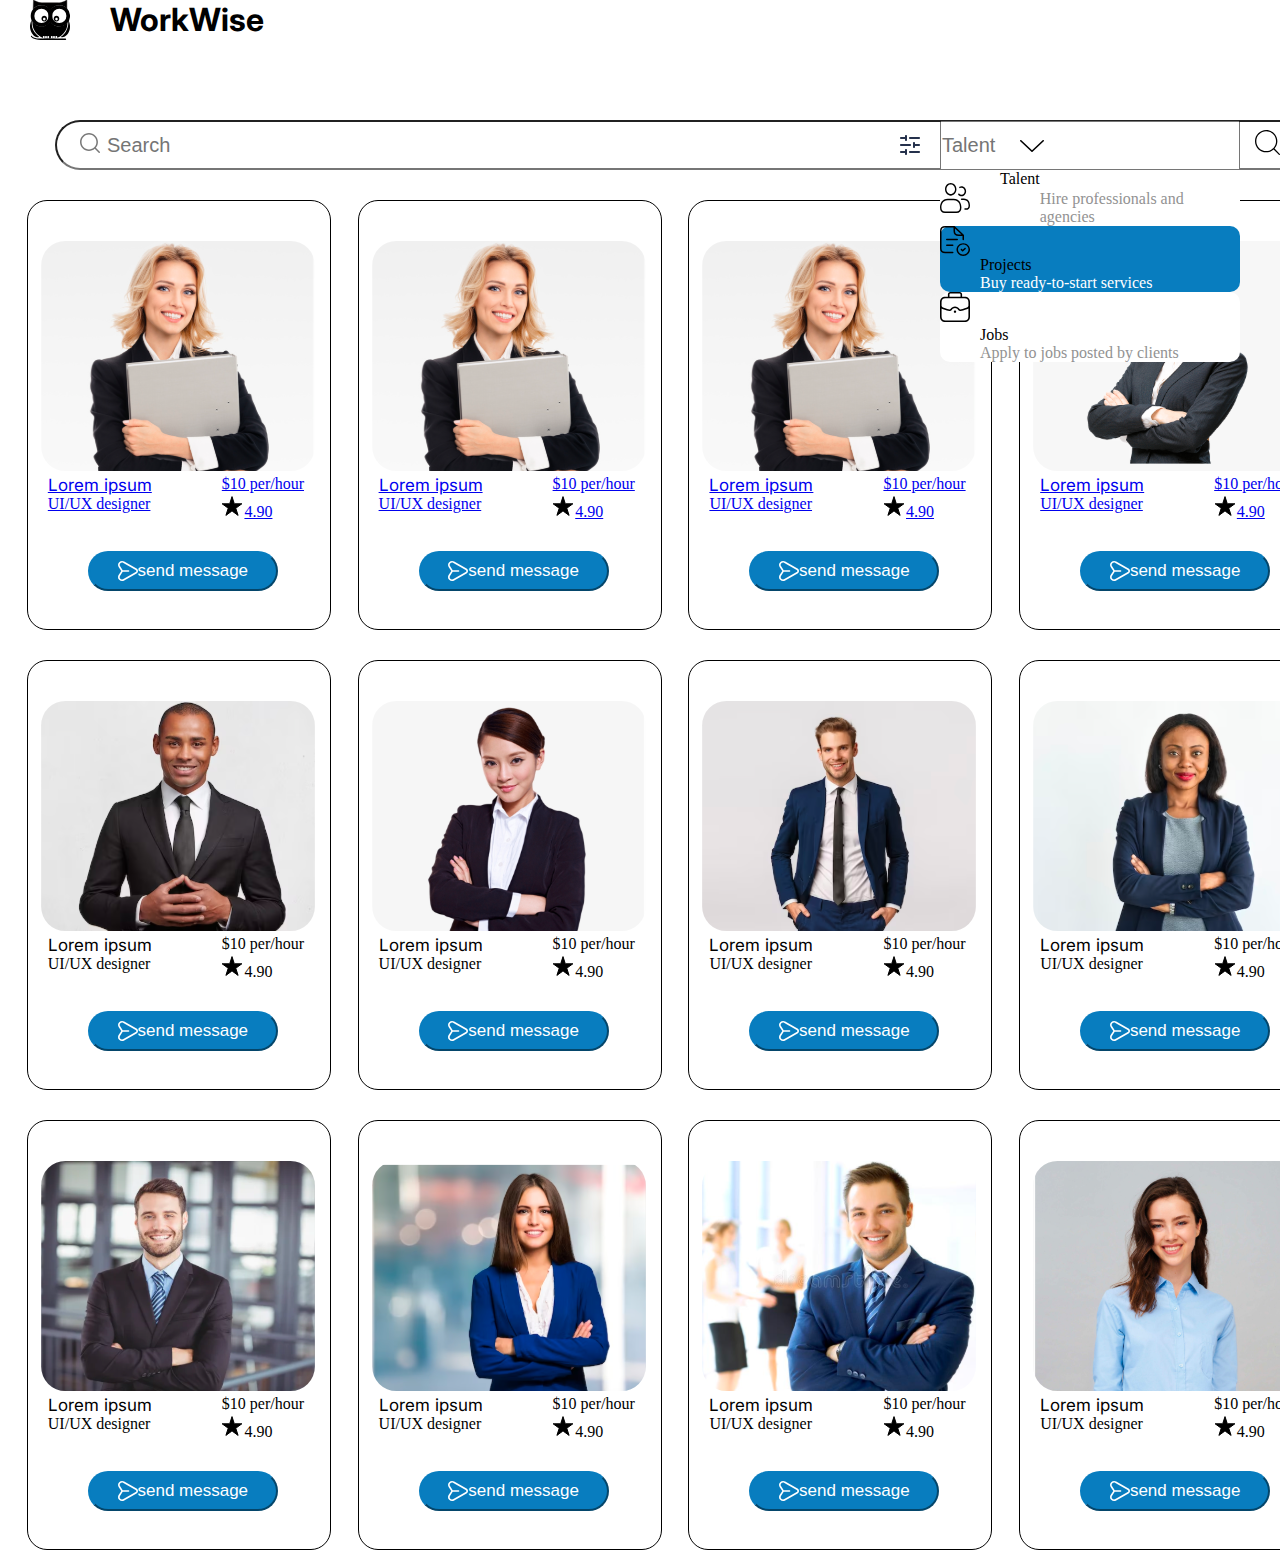
==== index.html @ ef6c3e80 "update" ====
<!DOCTYPE html>
<html lang="en">
<head>
    <meta charset="UTF-8">
    <meta http-equiv="X-UA-Compatible" content="IE=edge">
    <meta name="viewport" content="width=device-width, initial-scale=1.0">
    <link rel="preconnect" href="https://fonts.googleapis.com">
    <link rel="preconnect" href="https://fonts.gstatic.com" crossorigin>
    <link href="https://fonts.googleapis.com/css2?family=Dancing+Script&family=Fjalla+One&family=IBM+Plex+Sans:wght@500&family=Inter:wght@500;700&display=swap" rel="stylesheet">
    <link rel="stylesheet" href="style.css">
    <title>homework19</title>
</head>
<body>
    <div class="container">
        <header>
            <div class="icond_and_h1_div">
                <a>
                    <img src="owl_icon.svg" alt="owl" class="owl_icon">
                </a>
                <h1>WorkWise</h1>
            </div>
            <nav>
                <ul>
                    <div class="nav_icons">
                        <li>
                            <img src="post_icon.svg" alt="post" class="post_icon">
                        </li>
                        <li>
                            <img src="heart_icon.svg" alt="heart" class="heart_icon">
                        </li>
                        <a href="company.html">
                            <img src="user_icon.svg" alt="account" class="account_icon">
                        </a>
                    </div>
                    
                </ul>
            </nav>
        </header>
            <div>
                <img src="search_icon.svg" alt="search_icon" class="search_icon">
                <img src="filter.svg" alt="filter_icon" class="filter_icon">
                <div>
                    <div class="second_input_filter ">
                        <input type="text" name="text" placeholder="Talent" class="second_input">
                        <img src="arrows2.svg" alt="arrows2" class="arrows2">
                        <img src="search2.svg" alt="search2" class="search2">
                    </div>
                    <div class="second_input_hover">
                        <div class="info2">
                            <img src="user.svg" alt="user_icon">
                            <span class="Talent">Talent</span>
                            <span class="hire_professional">Hire professionals and agencies</span>
                        </div>
                        <div class="second_info">
                            <img src="document.svg" alt="document" class="document_icon">
                            <span class="Project">Projects</span>
                            <span class="buy_ready">Buy ready-to-start services</span>
                        </div>
                        <div class="info3">
                            <img src="job.svg" alt="job">
                            <span class="jobs">Jobs</span>
                            <span class="apply_to">Apply to jobs posted by clients</span>
                        </div>
                    </div>
                    <div>
                        <input type="Search" name="search" placeholder="Search" class="search_input">
                            <div class="search_input_hover">
                                <h4 class="filter_title">Category</h4>
                                <div class="mark_button">
                                    <div class="first_line_button">
                                        <button class="marked1_button">UI designer</button>
                                        <button class="filter_button">UX Researcher</button>
                                        <button class="filter_button">Web Developer</button>
                                        <button class="filter_button">Mobile Developer</button>
                                        <button class="filter_button">IT Manager</button>
                                        <button class="filter_button">3D Artist</button> 
                                    </div>
                                    <div class="second_line_button"> 
                                        <button class="filter_button">Project Manager</button>
                                        <button class="filter_button">Social Media Manager</button>
                                        <button class="marked_button">Graphic Designer</button>
                                        <button class="filter_button">Game Developer</button>
                                        <button class="filter_button">Data Analyst</button>  
                                    </div>  
                                </div>
                                <div>
                                    <h4 class="filter_h4">Price Range</h4>
                                    <input type="range" name="range" class="range_input">
                                </div>
                                <div>
                                    <h4 class="filter_h4">Ratings</h4>
                                    <div class="rating_stars">
                                        <img src="all.svg" alt="all">
                                        <img src="5star.svg" alt="5star">
                                        <img src="4star.svg" alt="4star">
                                        <img src="3star.svg" alt="3star">
                                        <img src="2star.svg" alt="2star">
                                    </div>
                                    <div>
                                        <h4 class="filter_h4">Location</h4>
                                        <div class="marked_city">
                                            <img src="tbilisi.svg" alt="tbilisi">
                                            <img src="kutaisi.svg" alt="kutaisi">
                                            <img src="batumi.svg" alt="batumi">
                                            <img src="rustavi.svg" alt="rustavi"> 
                                        </div>
                                        <div class="clear_all_and_filter">
                                            <span class="clear_all">Clear All</span>
                                            <img src="filter1.svg" alt="filter1" class="filter1">
                                        </div>
                                    </div>  
                                </div>
                            </div>  
                    </div>
                </div>
                
            </div>
            <div class="all_divs">

                <a  href="user_profile.html" class="bussinessman_info" >
                    <div class="bussinessman_picture_div">
                        <img src="img3.svg" alt="bussinessman" class="bussinessman_picture">
                    </div>
                    <div class="info_div">
                        <div class="info1">
                            <p class="bussinessman_name">Lorem ipsum</p>
                            <span class="per">$10 per/hour</span>
                        </div>
                        <div class="info2">
                            <p class="paragrap_style">UI/UX designer</p>
                            <span class="star"><img src="star.svg" alt="star">4.90</span>  
                        </div>
                        <button><img src="arrows.svg" alt="arrows" class="arrows">send message</button>
                    </div>
                </a>

                <a  href="user_profile.html" class="bussinessman_info" >
                    <div class="bussinessman_picture_div">
                        <img src="img3.svg" alt="bussinessman" class="bussinessman_picture">
                    </div>
                    <div class="info_div">
                        <div class="info1">
                            <p class="bussinessman_name">Lorem ipsum</p>
                            <span class="per">$10 per/hour</span>
                        </div>
                        <div class="info2">
                            <p class="paragrap_style">UI/UX designer</p>
                            <span class="star"><img src="star.svg" alt="star">4.90</span>  
                        </div>
                        <button><img src="arrows.svg" alt="arrows" class="arrows">send message</button>
                    </div>
                </a>
                
                <a  href="user_profile.html" class="bussinessman_info" >
                    <div class="bussinessman_picture_div">
                        <img src="img3.svg" alt="bussinessman" class="bussinessman_picture">
                    </div>
                    <div class="info_div">
                        <div class="info1">
                            <p class="bussinessman_name">Lorem ipsum</p>
                            <span class="per">$10 per/hour</span>
                        </div>
                        <div class="info2">
                            <p class="paragrap_style">UI/UX designer</p>
                            <span class="star"><img src="star.svg" alt="star">4.90</span>  
                        </div>
                        <button><img src="arrows.svg" alt="arrows" class="arrows">send message</button>
                    </div>
                </a>
                <a href="user_profile.html" class="bussinessman_info">
                    <div class="bussinessman_picture_div">
                        <img src="img4.svg" alt="bussinessman" class="bussinessman_picture">
                    </div>
                    <div class="info_div">
                        <div class="info1">
                            <p class="bussinessman_name">Lorem ipsum</p>
                            <span class="per">$10 per/hour</span>
                        </div>
                        <div class="info2">
                            <p class="paragrap_style">UI/UX designer</p>
                            <span class="star"><img src="star.svg" alt="star">4.90</span>  
                        </div>
                        <button><img src="arrows.svg" alt="arrows" class="arrows">send message</button>
                    </div>
                </a>
                <div class="bussinessman_info">
                    <div class="bussinessman_picture_div">
                        <img src="img5.svg" alt="bussinessman" class="bussinessman_picture">
                    </div>
                    <div class="info_div">
                        <div class="info1">
                            <p class="bussinessman_name">Lorem ipsum</p>
                            <span class="per">$10 per/hour</span>
                        </div>
                        <div class="info2">
                            <p class="paragrap_style">UI/UX designer</p>
                            <span class="star"><img src="star.svg" alt="star">4.90</span>  
                        </div>
                        <button><img src="arrows.svg" alt="arrows" class="arrows">send message</button>
                    </div>
                </div>
                <div class="bussinessman_info">
                    <div class="bussinessman_picture_div">
                        <img src="img6.svg" alt="bussinessman" class="bussinessman_picture">
                    </div>
                    <div class="info_div">
                        <div class="info1">
                            <p class="bussinessman_name">Lorem ipsum</p>
                            <span class="per">$10 per/hour</span>
                        </div>
                        <div class="info2">
                            <p class="paragrap_style">UI/UX designer</p>
                            <span class="star"><img src="star.svg" alt="star">4.90</span>  
                        </div>
                        <button><img src="arrows.svg" alt="arrows" class="arrows">send message</button>
                    </div>
                </div>
                <div class="bussinessman_info">
                    <div class="bussinessman_picture_div">
                        <img src="img7.svg" alt="bussinessman" class="bussinessman_picture">
                    </div>
                    <div class="info_div">
                        <div class="info1">
                            <p class="bussinessman_name">Lorem ipsum</p>
                            <span class="per">$10 per/hour</span>
                        </div>
                        <div class="info2">
                            <p class="paragrap_style">UI/UX designer</p>
                            <span class="star"><img src="star.svg" alt="star">4.90</span>  
                        </div>
                        <button><img src="arrows.svg" alt="arrows" class="arrows">send message</button>
                    </div>
                </div>
                <div class="bussinessman_info">
                    <div class="bussinessman_picture_div">
                        <img src="img8.svg" alt="bussinessman" class="bussinessman_picture">
                    </div>
                    <div class="info_div">
                        <div class="info1">
                            <p class="bussinessman_name">Lorem ipsum</p>
                            <span class="per">$10 per/hour</span>
                        </div>
                        <div class="info2">
                            <p class="paragrap_style">UI/UX designer</p>
                            <span class="star"><img src="star.svg" alt="star">4.90</span>  
                        </div>
                        <button><img src="arrows.svg" alt="arrows" class="arrows">send message</button>
                    </div>
                </div>
                <div class="bussinessman_info">
                    <div class="bussinessman_picture_div">
                        <img src="img9.svg" alt="bussinessman" class="bussinessman_picture">
                    </div>
                    <div class="info_div">
                        <div class="info1">
                            <p class="bussinessman_name">Lorem ipsum</p>
                            <span class="per">$10 per/hour</span>
                        </div>
                        <div class="info2">
                            <p class="paragrap_style">UI/UX designer</p>
                            <span class="star"><img src="star.svg" alt="star">4.90</span>  
                        </div>
                        <button><img src="arrows.svg" alt="arrows" class="arrows">send message</button>
                    </div>
                </div>
                <div class="bussinessman_info">
                    <div class="bussinessman_picture_div">
                        <img src="img10.svg" alt="bussinessman" class="bussinessman_picture">
                    </div>
                    <div class="info_div">
                        <div class="info1">
                            <p class="bussinessman_name">Lorem ipsum</p>
                            <span class="per">$10 per/hour</span>
                        </div>
                        <div class="info2">
                            <p class="paragrap_style">UI/UX designer</p>
                            <span class="star"><img src="star.svg" alt="star">4.90</span>  
                        </div>
                        <button><img src="arrows.svg" alt="arrows" class="arrows">send message</button>
                    </div>
                </div>
                <div class="bussinessman_info">
                    <div class="bussinessman_picture_div">
                        <img src="img11.svg" alt="bussinessman" class="bussinessman_picture">
                    </div>
                    <div class="info_div">
                        <div class="info1">
                            <p class="bussinessman_name">Lorem ipsum</p>
                            <span class="per">$10 per/hour</span>
                        </div>
                        <div class="info2">
                            <p class="paragrap_style">UI/UX designer</p>
                            <span class="star"><img src="star.svg" alt="star">4.90</span>  
                        </div>
                        <button><img src="arrows.svg" alt="arrows" class="arrows">send message</button>
                    </div>
                </div>
                <div class="bussinessman_info">
                    <div class="bussinessman_picture_div">
                        <img src="img12.svg" alt="bussinessman" class="bussinessman_picture">
                    </div>
                    <div class="info_div">
                        <div class="info1">
                            <p class="bussinessman_name">Lorem ipsum</p>
                            <span class="per">$10 per/hour</span>
                        </div>
                        <div class="info2">
                            <p class="paragrap_style">UI/UX designer</p>
                            <span class="star"><img src="star.svg" alt="star">4.90</span>  
                        </div>
                        <button><img src="arrows.svg" alt="arrows" class="arrows">send message</button>
                    </div>
                </div>
            </div>
    </div>
</body>
</html>
---- style.css ----
*{
    margin: 0;
    padding: 0;
    box-sizing: border-box;
}
body{
    display: flex;
}
.container{
    margin: 0 auto;
    max-width: 1350px;
}
.nav_icons{
    display: flex;
}
.icond_and_h1_div{
    display: flex;
}
.owl_icon{
    width: 40px;
    vertical-align: middle;
    margin-left: 30px;
}
h1{
    vertical-align: middle;
    margin-left: 40px;
    font-family: 'Inter', sans-serif;
}
ul li{
    list-style: none;
}
.post_icon{
    width: 30px;
    margin-left: 1300px;
    vertical-align: middle;
}
.heart_icon{
    width: 30px;
    vertical-align: middle;
    margin-left: 15px;
}
.account_icon{
    width: 30px;
    vertical-align: middle;
    margin-left: 15px;
}
.search_input{
    width: 1250px;
    height: 50px;
    border-radius: 30px;
    font-size: 20px;
    padding-left: 50px;
    margin-top: 50px;
    margin-left: 55px;
}
.search_input_hover{
    width: 850px;
    height: 500px;
    margin-left: 60px;
    top: 180px;
    background-color:white;
    position: absolute;
    border-radius: 20px;
    opacity: 0;
}
.search_input:hover .search_input_hover{
    opacity:1;
}
.search_icon{
    margin-left: 80px;
    margin-top: 65px;
    width: 20px;
    position: absolute;
    top: 68px;
}
.filter_icon{
    position: absolute;
    margin-top: 65px;
    margin-left: 900px;
    width: 20px;
}
.bussinessman_picture{
    width: 280px;
    height: 230px;
    border-radius: 20px;
    margin-top: 40px;
    margin-left: 10px;
}
.bussinessman_name{
    font-size: 17px;
    margin-left: 20px;
    display: flex;
    font-family: 'Inter', sans-serif;
    text-decoration: none;
}
.info1{
    display: flex;
}
.per{
    margin-left: 70px;
}
.info2{
    display: flex;
}
.paragrap_style{
    margin-left: 20px;
}
.star{
    margin-left: 70px;
}
.arrows{
    vertical-align: middle;
}
button{
    border-radius: 20px;
    width: 190px;
    height: 40px;
    background-color:#087DBF;
    margin-left: 60px;
    margin-top: 30px;
    font-size: 17px;
    color:white ;
    vertical-align: middle;
    border-color: #087DBF;
}
.link_user_page{
    width: 300px;
    height: 300px;
    position: absolute;
}
.bussinessman_info{
    width: 304px;
	height: 430px;
    border:1px solid black;
    border-radius: 20px;
    margin-top: 30px;
}
.all_divs{
    display: flex;
    flex-wrap: wrap;
    justify-content: space-evenly;
}
.filter_button{
    width:auto;
    height: 30px;
    border-radius: 10px;
    color: black;
    background-color: white;
    margin-left: 10px;
}
.marked1_button{
    width: auto;
    border-radius: 10px;
    height: 30px;
}
.marked_button{
    width: auto;
    border-radius: 10px;
    height: 30px;
    margin-right: 30px;
}
.mark_button{
    display:flex;
    flex-wrap: wrap;
    justify-content: flex-start;
}
.first_line_button{
    margin-right: 50px;
}
.second_line_button{
    margin-left: 30px;
}
.filter_title{
    font-size: 20px;
    font-family: 'Inter', sans-serif;
    padding-left: 30px;
}
.filter_h4{
    font-size: 20px;
    font-family: 'Inter', sans-serif;
    padding-left: 30px;
    padding-top: 20px;
}
.range_input{
    width: 500px;
    margin-left: 150px;
    margin-top: 20px;
}
.rating_stars{
    margin-left: 40px;
    margin-top: 20px;
}
.marked_city{
    padding-top: 20px;
    margin-left: 30px;
}
.clear_all{
    font-size: 19px;
    vertical-align: middle;
}
.filter1{
    vertical-align: middle;
}
.clear_all_and_filter{
    margin-left: 670px;
}
.second_input{
    margin-left: 940px;
    position: absolute;
    margin-top: 51px;
    height: 49px;
    width: 300px;
    font-size: 20px;
    color: black;
}
.arrows2{
    position: absolute;
    margin-left: 1020px;
    margin-top: 70px;
}
.search2{
    position: absolute;
    margin-left: 1255px;
    margin-top: 60px;
    width:25px;
}
.second_input_hover{
    width: 300px;
    height: 110px;
    top: 170px;
    background-color:white;
    position: absolute;
    margin-left: 940px;
}
.Talent{
    display: block;
    padding-left: 30px;
}
.hire_professional{
    display: block;
    padding-right:10px;
    padding-top: 20px;
    color: #929292;
}
.document_icon{
    vertical-align: middle;
}
.Project{
    display: block;
    padding-left: 40px;
}
.buy_ready{
    padding-left: 40px;
    color:white;
}
.second_info{
    background-color:#087DBF;
    border-radius: 10px;
}
.info3{
    background-color: white;
    border-radius: 10px;
}
.jobs{
    display: block;
    padding-left: 40px;
}
.apply_to{
    padding-left: 40px;
    color: #929292;
}
.bacground_img{
    width: 1400px;
    margin-top: 50px;
    position: absolute;
}
.user_picture{
    position: absolute;
    margin-top: 180px;
    margin-left: 20px;
}
.user_info{
    width: 1400px;
    height:300px;
    background-color:#EFEFEF;
    margin-top: 290px;
}
.user_name{
    padding-left: 300px;
    font-size: 30px;
    font-family: 'Inter', sans-serif;
}
.profesion{
    margin-left: 300px;
    display: flex;
    font-size:20px ;
    color: #505050;
    font-family: 'Inter', sans-serif;
    padding-top: 10px;
}
.users_city{
    display: flex;
    padding-left: 300px;
    padding-top: 20px;
    color: #505050;
    font-size: 20px;
}
.reiting{
    display: flex;
    padding-left:110px;
    color: #505050;
}
.user_star{
    margin-left: 65px;
    margin-top: 10px;
}
.skills{
    width: 90px;
    height: auto;
    color: black;
    background-color:#D9D9D9;
    border-color: #D9D9D9;
    flex-wrap: wrap;
}
.user_skils{
    margin-left: 240px;
}
.about_me{
    font-size: 30px;
    padding-left: 10px;
    font-family: 'Poppins', sans-serif;
}
.user_about{
    width: 1400px;
    height: auto;
    background-color:#EFEFEF ;
    margin-top: 40px;
}
.paragrap_style_about{
    width: 1200px;
    font-size: 20px;
    color:#505050 ;
    padding-left: 10px;
    border-radius: 10px 10px ;
}
.hat_icon{
    margin-top: 140px;
}
.hat_table{
    width: 900px;
    background-color:#EFEFEF;
    border-radius: 10px;
    margin-left: 50px;
}
td{
    padding-left: 80px;
}
.bag_table{
    width: 900px;
    background-color:#EFEFEF;
    border-radius: 10px;
    margin-left: 50px;
}
.ISpace{
    padding: 10px;
    padding-left: 70px;
}
.Developer{
    padding: 10px;
    padding-left: 50px;
}
.year{
    padding: 10px;
    padding-left: 30px;
}
.USA2GEORGIA{
    padding: 2px;
    padding-left: 40px;
}
.award_table{
    width: 900px;
    background-color:#EFEFEF;
    border-radius: 10px;
    margin-left: 50px;
    vertical-align: middle;
    display: inline-block;
}
.Name{
    padding-left: 70px;
}
.Course{
    padding-left: 60px;
}
.Date{
    padding-left: 80px;
    padding: 10px;
}
td{
    padding: 10px;
    padding-left: 80px;
}
.table_div{
    display: inline-block;
}
.award_picture{
    display: inline-block;
    margin-top: 100px;
}
.bag_icon_picture{
    display:inline-block ;
}
.second_table{
    display: inline-block;
}
.globe_table{
    width: 900px;
    background-color:#EFEFEF;
    border-radius: 10px;
    margin-left: 50px;
    vertical-align: middle;
    display: inline-block;
}
.globe_picture{
    display: inline-block;
}
.globe_div{
    display: inline-block;
}
.table_head{
    padding-left: 60px;
}
.usa_picture{
    position: absolute;
    margin-top: 180px;
    margin-left: 20px;
}
.USA2GEORGIA1{
    padding-left: 300px;
    padding-top: 10px;
    font-size: 25px;
    font-family: 'Poppins', sans-serif;
}
.Location{
    padding-left: 300px;
    display: inline-block;
    padding-top: 30px;
    color: #505050;
}
.paragrap_style_about2{
    width: 1000px;
    font-size: 18px;
    padding-left: 10px;
}
.Vacancies{
    padding-top: 30px;
    font-size: 27px;
}
.foure_box{
    width: 1300px;
    background-color:#EFEFEF;
    margin-top: 10px;
    border: 1px solid black;   
}
.table_head_company{
    background-color: #087DBF;
    color: azure;
}
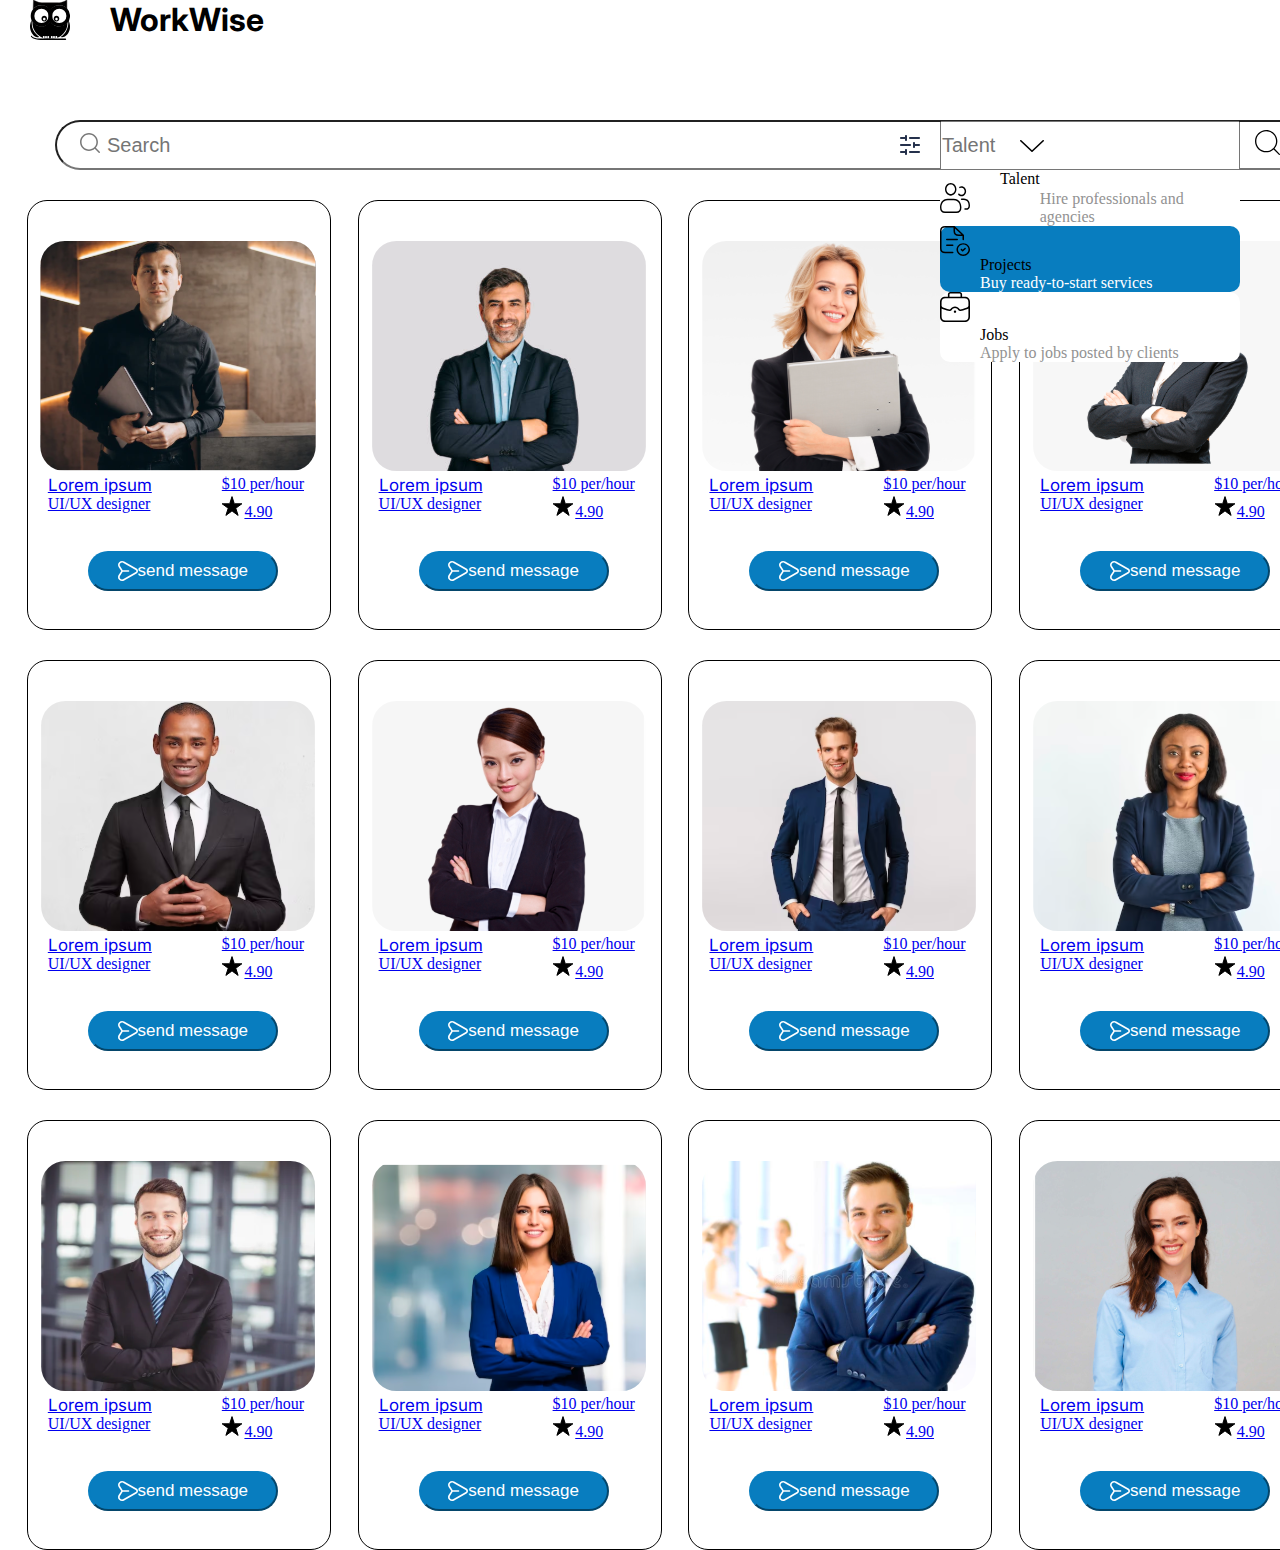
==== commit 1209a386: "update" ====
--- a/index.html
+++ b/index.html
@@ -112,11 +112,41 @@
                                 </div>
                             </div>  
                     </div>
-                </div>
-                
+                </div> 
             </div>
             <div class="all_divs">
-
+                <a href="user_profile.html" class="bussinessman_info">
+                    <div class="bussinessman_picture_div">
+                        <img src="img.svg" alt="bussinessman" class="bussinessman_picture">
+                    </div>
+                    <div class="info_div">
+                        <div class="info1">
+                            <p class="bussinessman_name">Lorem ipsum</p>
+                            <span class="per">$10 per/hour</span>
+                        </div>
+                        <div class="info2">
+                            <p class="paragrap_style">UI/UX designer</p>
+                            <span class="star"><img src="star.svg" alt="star">4.90</span>  
+                        </div>
+                        <button><img src="arrows.svg" alt="arrows" class="arrows">send message</button>
+                    </div>
+                </a>
+                <a href="user_profile.html" class="bussinessman_info">
+                    <div class="bussinessman_picture_div">
+                        <img src="img2.svg" alt="bussinessman" class="bussinessman_picture">
+                    </div>
+                    <div class="info_div">
+                        <div class="info1">
+                            <p class="bussinessman_name">Lorem ipsum</p>
+                            <span class="per">$10 per/hour</span>
+                        </div>
+                        <div class="info2">
+                            <p class="paragrap_style">UI/UX designer</p>
+                            <span class="star"><img src="star.svg" alt="star">4.90</span>  
+                        </div>
+                        <button><img src="arrows.svg" alt="arrows" class="arrows">send message</button>
+                    </div>
+                </a>
                 <a  href="user_profile.html" class="bussinessman_info" >
                     <div class="bussinessman_picture_div">
                         <img src="img3.svg" alt="bussinessman" class="bussinessman_picture">
@@ -133,40 +163,6 @@
                         <button><img src="arrows.svg" alt="arrows" class="arrows">send message</button>
                     </div>
                 </a>
-
-                <a  href="user_profile.html" class="bussinessman_info" >
-                    <div class="bussinessman_picture_div">
-                        <img src="img3.svg" alt="bussinessman" class="bussinessman_picture">
-                    </div>
-                    <div class="info_div">
-                        <div class="info1">
-                            <p class="bussinessman_name">Lorem ipsum</p>
-                            <span class="per">$10 per/hour</span>
-                        </div>
-                        <div class="info2">
-                            <p class="paragrap_style">UI/UX designer</p>
-                            <span class="star"><img src="star.svg" alt="star">4.90</span>  
-                        </div>
-                        <button><img src="arrows.svg" alt="arrows" class="arrows">send message</button>
-                    </div>
-                </a>
-                
-                <a  href="user_profile.html" class="bussinessman_info" >
-                    <div class="bussinessman_picture_div">
-                        <img src="img3.svg" alt="bussinessman" class="bussinessman_picture">
-                    </div>
-                    <div class="info_div">
-                        <div class="info1">
-                            <p class="bussinessman_name">Lorem ipsum</p>
-                            <span class="per">$10 per/hour</span>
-                        </div>
-                        <div class="info2">
-                            <p class="paragrap_style">UI/UX designer</p>
-                            <span class="star"><img src="star.svg" alt="star">4.90</span>  
-                        </div>
-                        <button><img src="arrows.svg" alt="arrows" class="arrows">send message</button>
-                    </div>
-                </a>
                 <a href="user_profile.html" class="bussinessman_info">
                     <div class="bussinessman_picture_div">
                         <img src="img4.svg" alt="bussinessman" class="bussinessman_picture">
@@ -183,7 +179,7 @@
                         <button><img src="arrows.svg" alt="arrows" class="arrows">send message</button>
                     </div>
                 </a>
-                <div class="bussinessman_info">
+                <a href="user_profile.html" class="bussinessman_info">
                     <div class="bussinessman_picture_div">
                         <img src="img5.svg" alt="bussinessman" class="bussinessman_picture">
                     </div>
@@ -198,8 +194,8 @@
                         </div>
                         <button><img src="arrows.svg" alt="arrows" class="arrows">send message</button>
                     </div>
-                </div>
-                <div class="bussinessman_info">
+                </a>
+                <a href="user_profile.html" class="bussinessman_info">
                     <div class="bussinessman_picture_div">
                         <img src="img6.svg" alt="bussinessman" class="bussinessman_picture">
                     </div>
@@ -214,8 +210,8 @@
                         </div>
                         <button><img src="arrows.svg" alt="arrows" class="arrows">send message</button>
                     </div>
-                </div>
-                <div class="bussinessman_info">
+                </a>
+                <a href="user_profile.html" class="bussinessman_info">
                     <div class="bussinessman_picture_div">
                         <img src="img7.svg" alt="bussinessman" class="bussinessman_picture">
                     </div>
@@ -230,8 +226,8 @@
                         </div>
                         <button><img src="arrows.svg" alt="arrows" class="arrows">send message</button>
                     </div>
-                </div>
-                <div class="bussinessman_info">
+                </a>
+                <a href="user_profile.html" class="bussinessman_info">
                     <div class="bussinessman_picture_div">
                         <img src="img8.svg" alt="bussinessman" class="bussinessman_picture">
                     </div>
@@ -246,8 +242,8 @@
                         </div>
                         <button><img src="arrows.svg" alt="arrows" class="arrows">send message</button>
                     </div>
-                </div>
-                <div class="bussinessman_info">
+                </a>
+                <a href="user_profile.html" class="bussinessman_info">
                     <div class="bussinessman_picture_div">
                         <img src="img9.svg" alt="bussinessman" class="bussinessman_picture">
                     </div>
@@ -262,8 +258,8 @@
                         </div>
                         <button><img src="arrows.svg" alt="arrows" class="arrows">send message</button>
                     </div>
-                </div>
-                <div class="bussinessman_info">
+                </a>
+                <a href="user_profile.html" class="bussinessman_info">
                     <div class="bussinessman_picture_div">
                         <img src="img10.svg" alt="bussinessman" class="bussinessman_picture">
                     </div>
@@ -278,8 +274,8 @@
                         </div>
                         <button><img src="arrows.svg" alt="arrows" class="arrows">send message</button>
                     </div>
-                </div>
-                <div class="bussinessman_info">
+                </a>
+                <a href="user_profile.html" class="bussinessman_info">
                     <div class="bussinessman_picture_div">
                         <img src="img11.svg" alt="bussinessman" class="bussinessman_picture">
                     </div>
@@ -294,8 +290,8 @@
                         </div>
                         <button><img src="arrows.svg" alt="arrows" class="arrows">send message</button>
                     </div>
-                </div>
-                <div class="bussinessman_info">
+                </a>
+                <a href="user_profile.html" class="bussinessman_info">
                     <div class="bussinessman_picture_div">
                         <img src="img12.svg" alt="bussinessman" class="bussinessman_picture">
                     </div>
@@ -310,7 +306,7 @@
                         </div>
                         <button><img src="arrows.svg" alt="arrows" class="arrows">send message</button>
                     </div>
-                </div>
+                </a>
             </div>
     </div>
 </body>
--- a/style.css
+++ b/style.css
@@ -464,4 +464,4 @@
 .table_head_company{
     background-color: #087DBF;
     color: azure;
-} +}  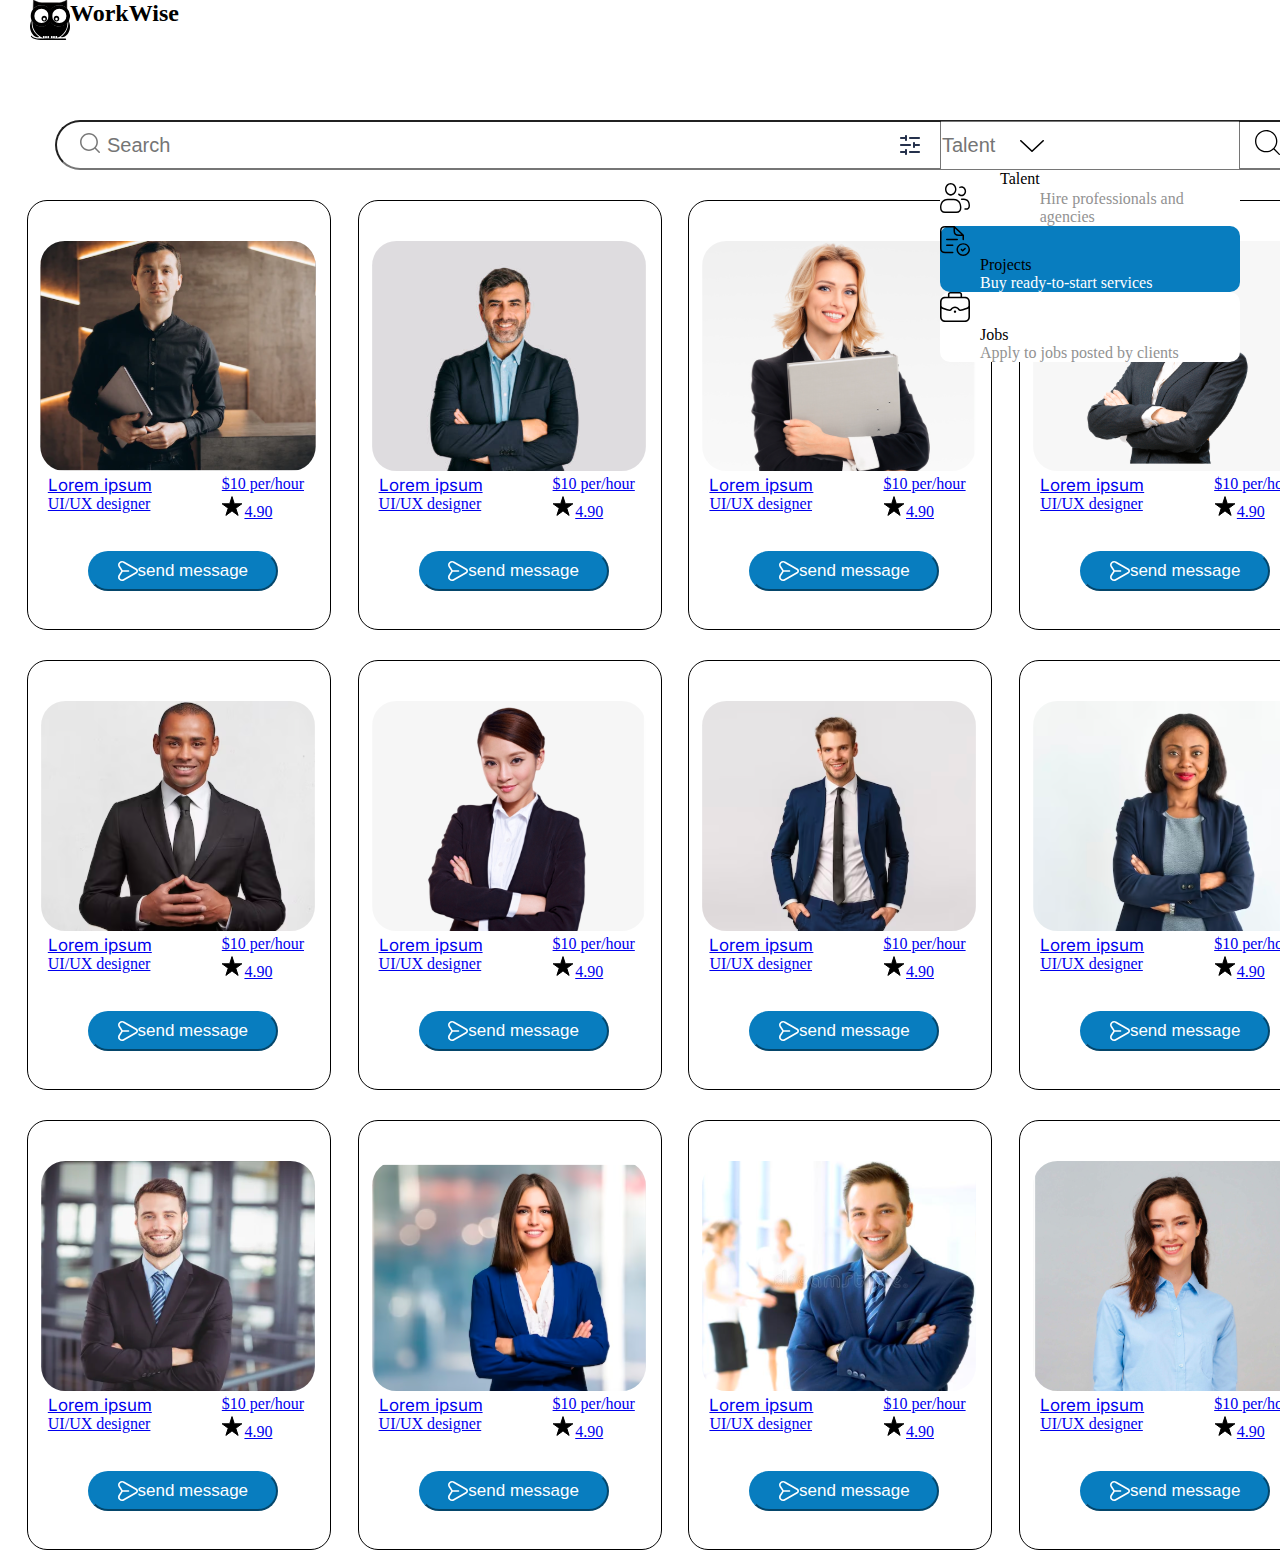
==== commit 3d9f099a: "update" ====
--- a/index.html
+++ b/index.html
@@ -17,7 +17,7 @@
                 <a>
                     <img src="owl_icon.svg" alt="owl" class="owl_icon">
                 </a>
-                <h1>WorkWise</h1>
+                <h2 class="WorkWise">WorkWise</h2>
             </div>
             <nav>
                 <ul>
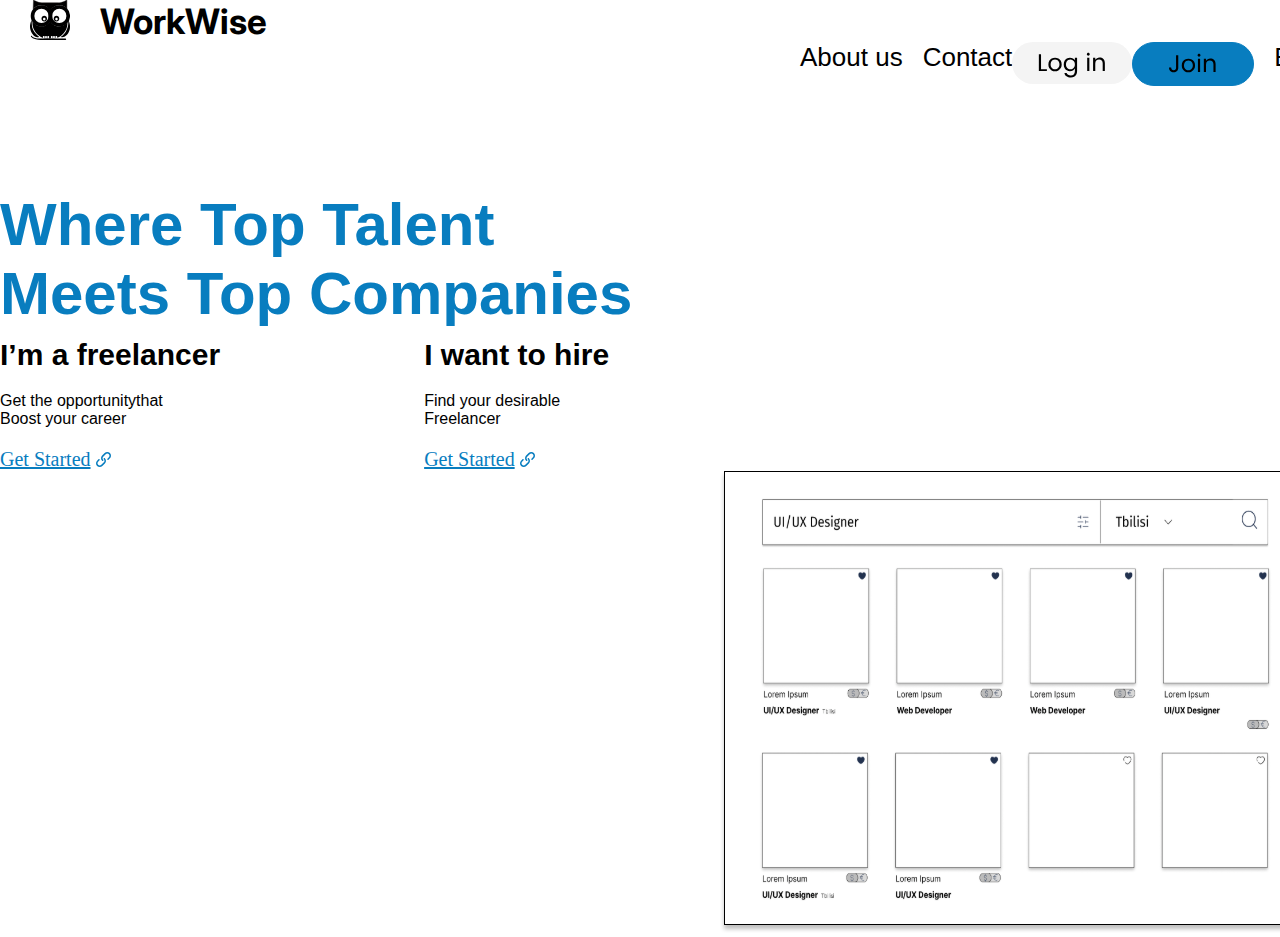
==== commit 250ef348: "update" ====
--- a/index.html
+++ b/index.html
@@ -8,7 +8,7 @@
     <link rel="preconnect" href="https://fonts.gstatic.com" crossorigin>
     <link href="https://fonts.googleapis.com/css2?family=Dancing+Script&family=Fjalla+One&family=IBM+Plex+Sans:wght@500&family=Inter:wght@500;700&display=swap" rel="stylesheet">
     <link rel="stylesheet" href="style.css">
-    <title>homework19</title>
+    <title>document</title>
 </head>
 <body>
     <div class="container">
@@ -19,295 +19,52 @@
                 </a>
                 <h2 class="WorkWise">WorkWise</h2>
             </div>
-            <nav>
-                <ul>
-                    <div class="nav_icons">
-                        <li>
-                            <img src="post_icon.svg" alt="post" class="post_icon">
-                        </li>
-                        <li>
-                            <img src="heart_icon.svg" alt="heart" class="heart_icon">
-                        </li>
-                        <a href="company.html">
-                            <img src="user_icon.svg" alt="account" class="account_icon">
-                        </a>
-                    </div>
-                    
-                </ul>
-            </nav>
+                <nav>
+                    <ul>
+                        <div class="main_page_div">
+                            <li>
+                                <a href="#" class="about_us">About us</a>
+                            </li>
+                            <li>
+                                <a href="#" class="Contact">Contact</a>
+                            </li>
+                            <li>
+                                <a href="main_page.html">
+                                    <img src="login.svg" alt="login"> 
+                                </a>
+                            </li>
+                            <li>
+                                <img src="join.svg" alt="join">
+                            </li>
+                            <li>
+                                <a href="#" class="EN">EN</a>
+                            </li>        
+                        </div>
+                    </ul>
+                </nav>
         </header>
-            <div>
-                <img src="search_icon.svg" alt="search_icon" class="search_icon">
-                <img src="filter.svg" alt="filter_icon" class="filter_icon">
-                <div>
-                    <div class="second_input_filter ">
-                        <input type="text" name="text" placeholder="Talent" class="second_input">
-                        <img src="arrows2.svg" alt="arrows2" class="arrows2">
-                        <img src="search2.svg" alt="search2" class="search2">
-                    </div>
-                    <div class="second_input_hover">
-                        <div class="info2">
-                            <img src="user.svg" alt="user_icon">
-                            <span class="Talent">Talent</span>
-                            <span class="hire_professional">Hire professionals and agencies</span>
-                        </div>
-                        <div class="second_info">
-                            <img src="document.svg" alt="document" class="document_icon">
-                            <span class="Project">Projects</span>
-                            <span class="buy_ready">Buy ready-to-start services</span>
-                        </div>
-                        <div class="info3">
-                            <img src="job.svg" alt="job">
-                            <span class="jobs">Jobs</span>
-                            <span class="apply_to">Apply to jobs posted by clients</span>
-                        </div>
-                    </div>
-                    <div>
-                        <input type="Search" name="search" placeholder="Search" class="search_input">
-                            <div class="search_input_hover">
-                                <h4 class="filter_title">Category</h4>
-                                <div class="mark_button">
-                                    <div class="first_line_button">
-                                        <button class="marked1_button">UI designer</button>
-                                        <button class="filter_button">UX Researcher</button>
-                                        <button class="filter_button">Web Developer</button>
-                                        <button class="filter_button">Mobile Developer</button>
-                                        <button class="filter_button">IT Manager</button>
-                                        <button class="filter_button">3D Artist</button> 
-                                    </div>
-                                    <div class="second_line_button"> 
-                                        <button class="filter_button">Project Manager</button>
-                                        <button class="filter_button">Social Media Manager</button>
-                                        <button class="marked_button">Graphic Designer</button>
-                                        <button class="filter_button">Game Developer</button>
-                                        <button class="filter_button">Data Analyst</button>  
-                                    </div>  
-                                </div>
-                                <div>
-                                    <h4 class="filter_h4">Price Range</h4>
-                                    <input type="range" name="range" class="range_input">
-                                </div>
-                                <div>
-                                    <h4 class="filter_h4">Ratings</h4>
-                                    <div class="rating_stars">
-                                        <img src="all.svg" alt="all">
-                                        <img src="5star.svg" alt="5star">
-                                        <img src="4star.svg" alt="4star">
-                                        <img src="3star.svg" alt="3star">
-                                        <img src="2star.svg" alt="2star">
-                                    </div>
-                                    <div>
-                                        <h4 class="filter_h4">Location</h4>
-                                        <div class="marked_city">
-                                            <img src="tbilisi.svg" alt="tbilisi">
-                                            <img src="kutaisi.svg" alt="kutaisi">
-                                            <img src="batumi.svg" alt="batumi">
-                                            <img src="rustavi.svg" alt="rustavi"> 
-                                        </div>
-                                        <div class="clear_all_and_filter">
-                                            <span class="clear_all">Clear All</span>
-                                            <img src="filter1.svg" alt="filter1" class="filter1">
-                                        </div>
-                                    </div>  
-                                </div>
-                            </div>  
-                    </div>
-                </div> 
+        <div class="head_and_info">
+            <h1>Where Top Talent Meets Top Companies</h1>
+            <div class="freelancer_div">
+                <h3 class="freelancer">I’m a freelancer</h3>
+                <p class="opportunitythat">Get the opportunitythat Boost your career</p>
+                <div class="Get_Started_and_link_alt">
+                    <a href="#" class="Get_Started">Get Started</a>
+                    <img src="link_alt.svg" alt="link_alt" class="link_alt">
+                </div>
             </div>
-            <div class="all_divs">
-                <a href="user_profile.html" class="bussinessman_info">
-                    <div class="bussinessman_picture_div">
-                        <img src="img.svg" alt="bussinessman" class="bussinessman_picture">
-                    </div>
-                    <div class="info_div">
-                        <div class="info1">
-                            <p class="bussinessman_name">Lorem ipsum</p>
-                            <span class="per">$10 per/hour</span>
-                        </div>
-                        <div class="info2">
-                            <p class="paragrap_style">UI/UX designer</p>
-                            <span class="star"><img src="star.svg" alt="star">4.90</span>  
-                        </div>
-                        <button><img src="arrows.svg" alt="arrows" class="arrows">send message</button>
-                    </div>
-                </a>
-                <a href="user_profile.html" class="bussinessman_info">
-                    <div class="bussinessman_picture_div">
-                        <img src="img2.svg" alt="bussinessman" class="bussinessman_picture">
-                    </div>
-                    <div class="info_div">
-                        <div class="info1">
-                            <p class="bussinessman_name">Lorem ipsum</p>
-                            <span class="per">$10 per/hour</span>
-                        </div>
-                        <div class="info2">
-                            <p class="paragrap_style">UI/UX designer</p>
-                            <span class="star"><img src="star.svg" alt="star">4.90</span>  
-                        </div>
-                        <button><img src="arrows.svg" alt="arrows" class="arrows">send message</button>
-                    </div>
-                </a>
-                <a  href="user_profile.html" class="bussinessman_info" >
-                    <div class="bussinessman_picture_div">
-                        <img src="img3.svg" alt="bussinessman" class="bussinessman_picture">
-                    </div>
-                    <div class="info_div">
-                        <div class="info1">
-                            <p class="bussinessman_name">Lorem ipsum</p>
-                            <span class="per">$10 per/hour</span>
-                        </div>
-                        <div class="info2">
-                            <p class="paragrap_style">UI/UX designer</p>
-                            <span class="star"><img src="star.svg" alt="star">4.90</span>  
-                        </div>
-                        <button><img src="arrows.svg" alt="arrows" class="arrows">send message</button>
-                    </div>
-                </a>
-                <a href="user_profile.html" class="bussinessman_info">
-                    <div class="bussinessman_picture_div">
-                        <img src="img4.svg" alt="bussinessman" class="bussinessman_picture">
-                    </div>
-                    <div class="info_div">
-                        <div class="info1">
-                            <p class="bussinessman_name">Lorem ipsum</p>
-                            <span class="per">$10 per/hour</span>
-                        </div>
-                        <div class="info2">
-                            <p class="paragrap_style">UI/UX designer</p>
-                            <span class="star"><img src="star.svg" alt="star">4.90</span>  
-                        </div>
-                        <button><img src="arrows.svg" alt="arrows" class="arrows">send message</button>
-                    </div>
-                </a>
-                <a href="user_profile.html" class="bussinessman_info">
-                    <div class="bussinessman_picture_div">
-                        <img src="img5.svg" alt="bussinessman" class="bussinessman_picture">
-                    </div>
-                    <div class="info_div">
-                        <div class="info1">
-                            <p class="bussinessman_name">Lorem ipsum</p>
-                            <span class="per">$10 per/hour</span>
-                        </div>
-                        <div class="info2">
-                            <p class="paragrap_style">UI/UX designer</p>
-                            <span class="star"><img src="star.svg" alt="star">4.90</span>  
-                        </div>
-                        <button><img src="arrows.svg" alt="arrows" class="arrows">send message</button>
-                    </div>
-                </a>
-                <a href="user_profile.html" class="bussinessman_info">
-                    <div class="bussinessman_picture_div">
-                        <img src="img6.svg" alt="bussinessman" class="bussinessman_picture">
-                    </div>
-                    <div class="info_div">
-                        <div class="info1">
-                            <p class="bussinessman_name">Lorem ipsum</p>
-                            <span class="per">$10 per/hour</span>
-                        </div>
-                        <div class="info2">
-                            <p class="paragrap_style">UI/UX designer</p>
-                            <span class="star"><img src="star.svg" alt="star">4.90</span>  
-                        </div>
-                        <button><img src="arrows.svg" alt="arrows" class="arrows">send message</button>
-                    </div>
-                </a>
-                <a href="user_profile.html" class="bussinessman_info">
-                    <div class="bussinessman_picture_div">
-                        <img src="img7.svg" alt="bussinessman" class="bussinessman_picture">
-                    </div>
-                    <div class="info_div">
-                        <div class="info1">
-                            <p class="bussinessman_name">Lorem ipsum</p>
-                            <span class="per">$10 per/hour</span>
-                        </div>
-                        <div class="info2">
-                            <p class="paragrap_style">UI/UX designer</p>
-                            <span class="star"><img src="star.svg" alt="star">4.90</span>  
-                        </div>
-                        <button><img src="arrows.svg" alt="arrows" class="arrows">send message</button>
-                    </div>
-                </a>
-                <a href="user_profile.html" class="bussinessman_info">
-                    <div class="bussinessman_picture_div">
-                        <img src="img8.svg" alt="bussinessman" class="bussinessman_picture">
-                    </div>
-                    <div class="info_div">
-                        <div class="info1">
-                            <p class="bussinessman_name">Lorem ipsum</p>
-                            <span class="per">$10 per/hour</span>
-                        </div>
-                        <div class="info2">
-                            <p class="paragrap_style">UI/UX designer</p>
-                            <span class="star"><img src="star.svg" alt="star">4.90</span>  
-                        </div>
-                        <button><img src="arrows.svg" alt="arrows" class="arrows">send message</button>
-                    </div>
-                </a>
-                <a href="user_profile.html" class="bussinessman_info">
-                    <div class="bussinessman_picture_div">
-                        <img src="img9.svg" alt="bussinessman" class="bussinessman_picture">
-                    </div>
-                    <div class="info_div">
-                        <div class="info1">
-                            <p class="bussinessman_name">Lorem ipsum</p>
-                            <span class="per">$10 per/hour</span>
-                        </div>
-                        <div class="info2">
-                            <p class="paragrap_style">UI/UX designer</p>
-                            <span class="star"><img src="star.svg" alt="star">4.90</span>  
-                        </div>
-                        <button><img src="arrows.svg" alt="arrows" class="arrows">send message</button>
-                    </div>
-                </a>
-                <a href="user_profile.html" class="bussinessman_info">
-                    <div class="bussinessman_picture_div">
-                        <img src="img10.svg" alt="bussinessman" class="bussinessman_picture">
-                    </div>
-                    <div class="info_div">
-                        <div class="info1">
-                            <p class="bussinessman_name">Lorem ipsum</p>
-                            <span class="per">$10 per/hour</span>
-                        </div>
-                        <div class="info2">
-                            <p class="paragrap_style">UI/UX designer</p>
-                            <span class="star"><img src="star.svg" alt="star">4.90</span>  
-                        </div>
-                        <button><img src="arrows.svg" alt="arrows" class="arrows">send message</button>
-                    </div>
-                </a>
-                <a href="user_profile.html" class="bussinessman_info">
-                    <div class="bussinessman_picture_div">
-                        <img src="img11.svg" alt="bussinessman" class="bussinessman_picture">
-                    </div>
-                    <div class="info_div">
-                        <div class="info1">
-                            <p class="bussinessman_name">Lorem ipsum</p>
-                            <span class="per">$10 per/hour</span>
-                        </div>
-                        <div class="info2">
-                            <p class="paragrap_style">UI/UX designer</p>
-                            <span class="star"><img src="star.svg" alt="star">4.90</span>  
-                        </div>
-                        <button><img src="arrows.svg" alt="arrows" class="arrows">send message</button>
-                    </div>
-                </a>
-                <a href="user_profile.html" class="bussinessman_info">
-                    <div class="bussinessman_picture_div">
-                        <img src="img12.svg" alt="bussinessman" class="bussinessman_picture">
-                    </div>
-                    <div class="info_div">
-                        <div class="info1">
-                            <p class="bussinessman_name">Lorem ipsum</p>
-                            <span class="per">$10 per/hour</span>
-                        </div>
-                        <div class="info2">
-                            <p class="paragrap_style">UI/UX designer</p>
-                            <span class="star"><img src="star.svg" alt="star">4.90</span>  
-                        </div>
-                        <button><img src="arrows.svg" alt="arrows" class="arrows">send message</button>
-                    </div>
-                </a>
+            <div class="hire_div"> 
+                <h3 class="hire">I want to hire</h3>
+                <p class="desirable">Find your desirable Freelancer</p>
+                <div class="Get_Started_and_link_alt">
+                    <a href="#" class="Get_Started">Get Started</a>
+                    <img src="link_alt.svg" alt="link_alt" class="link_alt">
+                </div>
             </div>
+            <div class="frame_div">
+                <img src="frame.svg" alt="frame">
+            </div>
+        </div>
     </div>
 </body>
 </html>--- a/style.css
+++ b/style.css
@@ -21,10 +21,11 @@
     vertical-align: middle;
     margin-left: 30px;
 }
-h1{
-    vertical-align: middle;
-    margin-left: 40px;
+.WorkWise{
+    vertical-align: middle;
+    margin-left: 30px;
     font-family: 'Inter', sans-serif;
+    font-size: 35px;
 }
 ul li{
     list-style: none;
@@ -464,4 +465,101 @@
 .table_head_company{
     background-color: #087DBF;
     color: azure;
-}  +}  
+.login_button{
+    background-color: #F4F4F4;
+    border-color:#F4F4F4 ;
+    color: black;
+    width: 110px;
+    vertical-align: middle;
+    margin-left: 20px;
+}
+.JOIN_button{
+    background-color: #087DBF;
+    border-color: #087DBF;
+    color: black;
+    width: 110px;
+    vertical-align: middle;
+    margin-left: 20px;
+}
+.about_us{
+    color: black;
+    text-decoration: none;
+    font-size: 26px;
+    padding-left: 800px;
+    vertical-align: middle;
+    font-family: 'Poppins', sans-serif;
+}
+.Contact{
+    color: black;
+    text-decoration: none;
+    font-size: 26px;
+    padding-left: 20px;
+    vertical-align: middle;
+    font-family: 'Poppins', sans-serif;
+}
+.EN{
+    color: black;
+    text-decoration: none;
+    font-size: 26px;
+    vertical-align: middle;
+    font-family: 'Poppins', sans-serif;
+    padding-left: 20px;
+}
+.main_page_div{
+    display: flex;
+}
+h1{
+    color: #087DBF;
+    font-size: 60px;
+    width: 670px;
+    font-family: 'Poppins', sans-serif;
+    padding-top: 100px;
+}
+.freelancer{
+    font-size: 30px;
+    font-family: 'Poppins', sans-serif;
+    padding-top: 10px;
+}
+.opportunitythat{
+    font-family: 'Poppins', sans-serif;
+    padding-top: 20px;
+    width: 200px;
+}
+.Get_Started{
+    padding-top: 20px;
+    display: block;
+    color: #087DBF;
+    font-size: 20px;
+}
+.Get_Started_and_link_alt{
+    display: flex;
+}
+.link_alt{
+    width: 20px;
+    padding-top: 20px;
+    padding-left: 5px;
+}
+.hire{
+    font-size: 30px;
+    font-family: 'Poppins', sans-serif;
+}
+.desirable{
+    font-family: 'Poppins', sans-serif;
+    padding-top: 20px;
+    width: 200px;
+}
+.freelancer_div{
+    display: inline-block;
+}
+.hire_div{
+    display: inline-block;
+    padding-left: 200px;
+}
+.frame_div{
+    display: block;
+    padding-left: 720px;
+}
+.head_and_info{
+    display: inline-block;
+}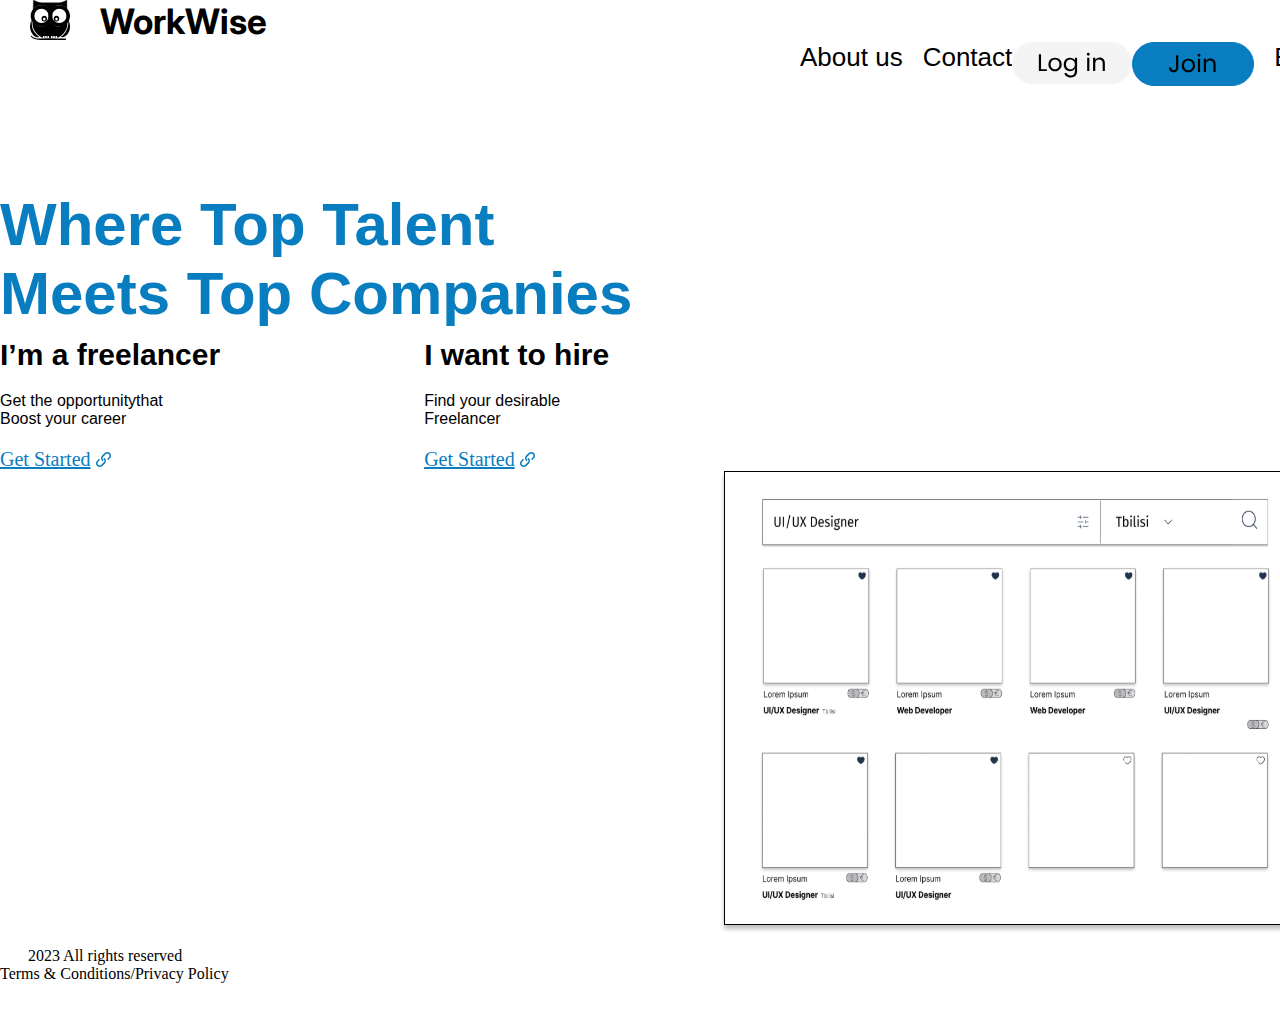
==== commit 691320c4: "update" ====
--- a/index.html
+++ b/index.html
@@ -65,6 +65,21 @@
                 <img src="frame.svg" alt="frame">
             </div>
         </div>
+        <footer class="index_html_footer">
+            <div class="cricle_and_span">
+                <img src="cricle.svg" alt="cricle"  >
+            <span>2023 All rights reserved</span>    
+            </div>
+           <div class="Conditions_Policy_div">
+            <span class="Conditions_Policy">Terms & Conditions/Privacy Policy</span>
+           </div>     
+           <div class="socialaicons_div"> 
+                <img src="insta.svg" alt="instagram">
+                <img src="facebook.svg" alt="facebook">
+                <img src="tiktok.svg" alt="tiktok">
+                <img src="twitter.svg" alt="twitter">
+           </div>
+        </footer>
     </div>
 </body>
 </html>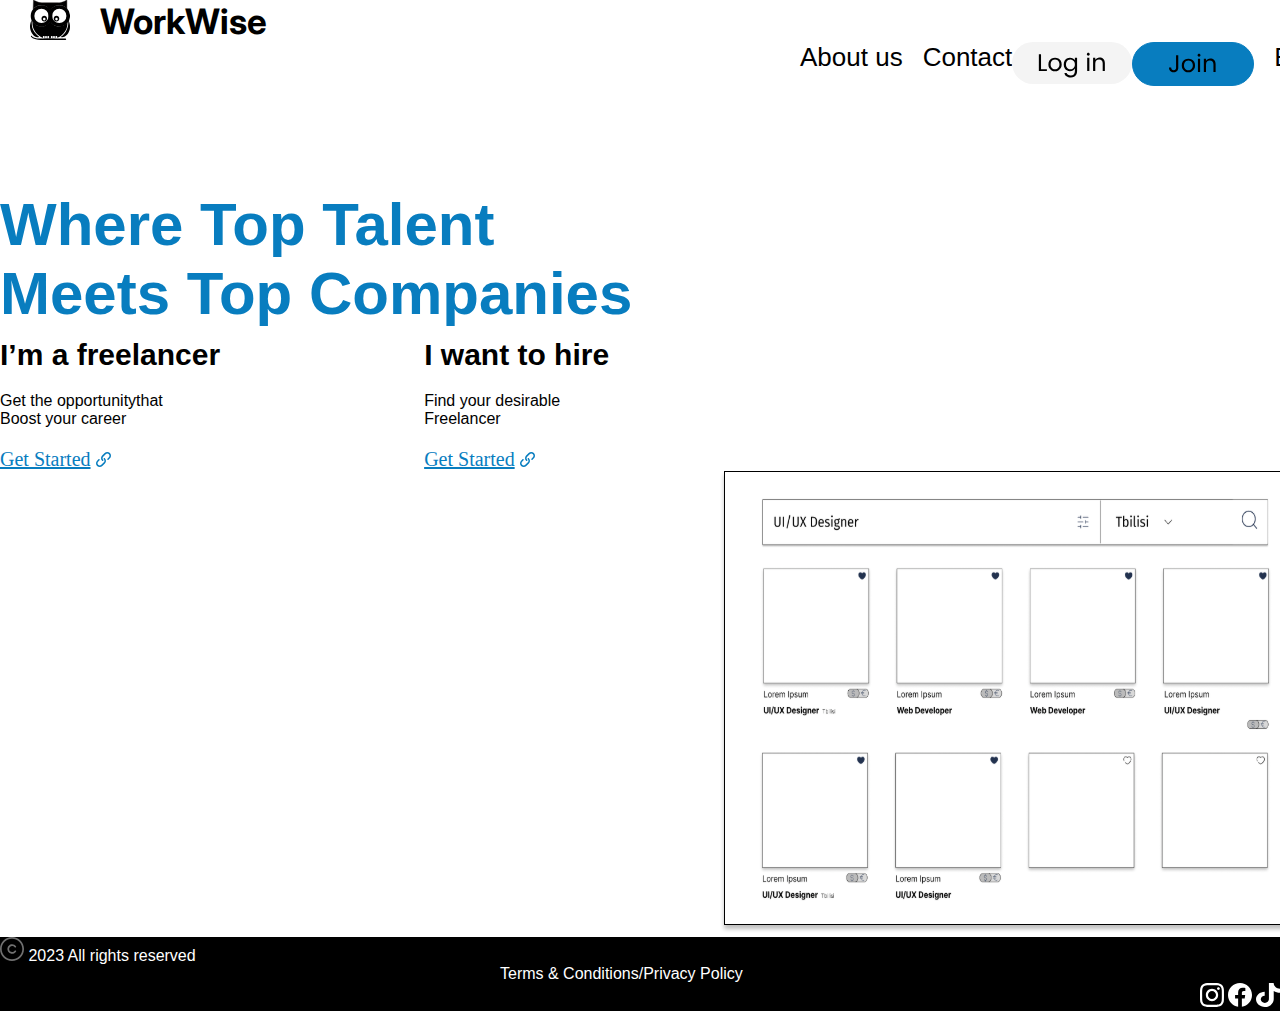
==== commit e41c1c56: "update" ====
--- a/index.html
+++ b/index.html
@@ -12,7 +12,7 @@
 </head>
 <body>
     <div class="container">
-        <header>
+        <header class="index_html_header">
             <div class="icond_and_h1_div">
                 <a>
                     <img src="owl_icon.svg" alt="owl" class="owl_icon">
--- a/style.css
+++ b/style.css
@@ -562,4 +562,44 @@
 }
 .head_and_info{
     display: inline-block;
+}
+.index_html_footer{
+    background-color:black;
+}
+.cricle_and_span{
+    vertical-align:center;
+    color: white;
+    font-family: 'Poppins', sans-serif;
+}
+.Conditions_Policy{
+    padding-left: 500px;
+    color: #FFFFFF;
+    font-family: 'Poppins', sans-serif;
+}
+.socialaicons_div{
+    padding-left: 1200px;
+    vertical-align: center;
+}
+.Conditions_Policy_div{
+    vertical-align: center;
+}
+@media(max-width:1024px){
+    .all_divs{
+        width: 900px;
+    }
+    .search_input{
+        width: 500px;
+    }
+    .aaaaaaaaaaaaaaaaaa{
+        width: 300px;
+    }
+    .bacground_img{
+        width: 500px;
+    }
+}
+@media(max-width:768px){
+    .all_divs{
+        width: 300px;
+    }
+
 }